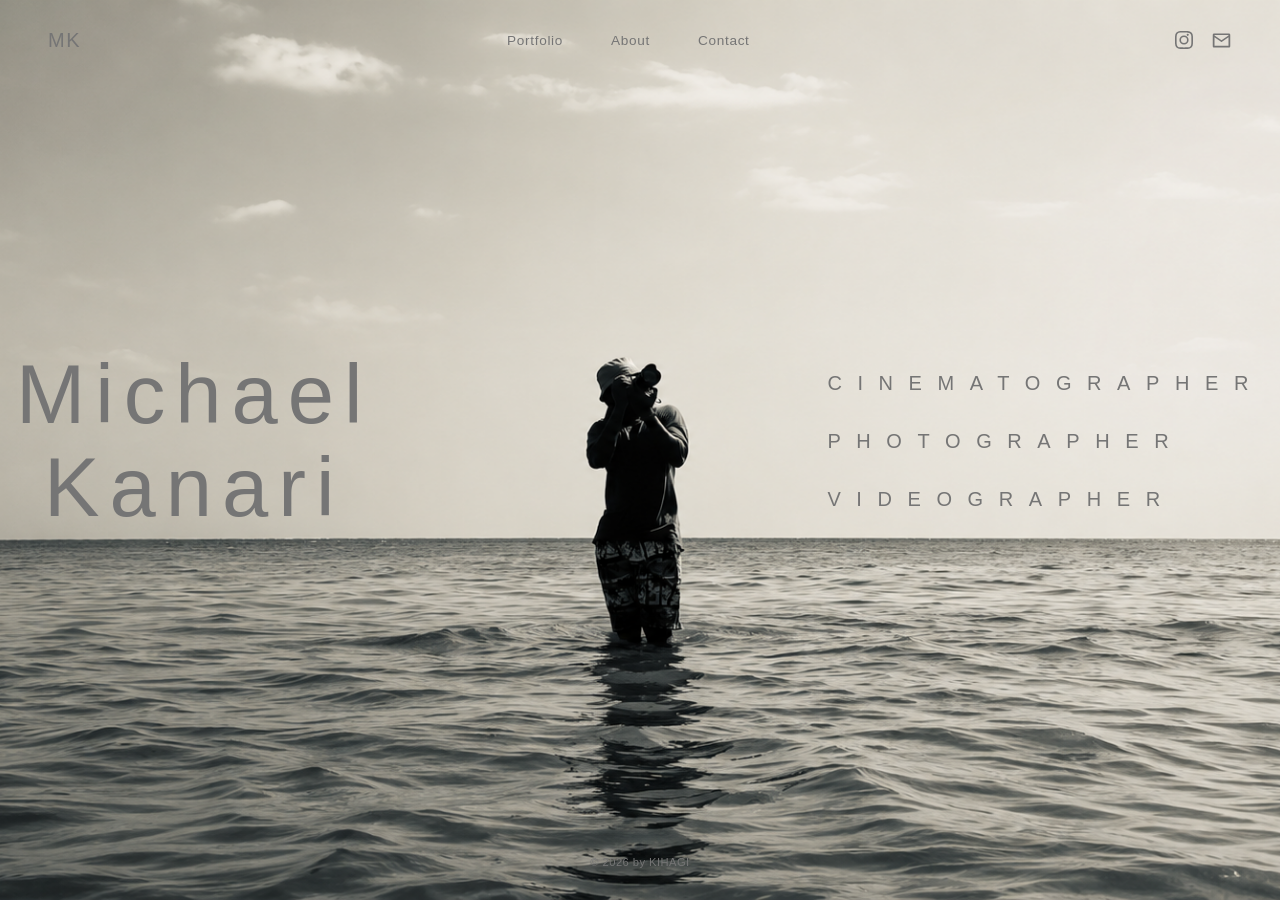
==== index.html @ 4d5cb912 "working first draft" ====
<!DOCTYPE html>
<html lang="en" class="no-scroll-html">
<head>
  <meta charset="UTF-8" />
  <meta name="viewport" content="width=device-width, initial-scale=1.0" />
  <meta name="description" content="Michael Kanari — Photographer, filmmaker, and visual storyteller based in Nairobi." />
  <title>Michael Kanari | Photography &amp; Film</title>
  <link rel="stylesheet" href="style.css" />
</head>
<body class="no-scroll">

  <!-- ── Navigation ─────────────────────────── -->
  <nav class="nav">
    <div class="nav-inner">
      <a href="index.html" class="nav-logo">MK</a>
      <ul class="nav-links">
        <li><a href="portfolio.html">Portfolio</a></li>
        <li><a href="about.html">About</a></li>
        <li><a href="contact.html">Contact</a></li>
      </ul>
      <div class="nav-socials">
        <a href="#" target="_blank" rel="noopener" aria-label="Instagram">
          <svg width="18" height="18" viewBox="0 0 24 24" fill="currentColor"><path d="M12 2.16c3.2 0 3.58.01 4.85.07 3.25.15 4.77 1.69 4.92 4.92.06 1.27.07 1.65.07 4.85s-.01 3.58-.07 4.85c-.15 3.23-1.66 4.77-4.92 4.92-1.27.06-1.64.07-4.85.07s-3.58-.01-4.85-.07c-3.26-.15-4.77-1.7-4.92-4.92-.06-1.27-.07-1.65-.07-4.85s.01-3.58.07-4.85C2.38 3.85 3.9 2.31 7.15 2.16 8.42 2.1 8.8 2.16 12 2.16zm0-2.16C8.74 0 8.33.01 7.05.07c-4.35.2-6.78 2.62-6.98 6.98C0 8.33 0 8.74 0 12s.01 3.67.07 4.95c.2 4.36 2.62 6.78 6.98 6.98C8.33 24 8.74 24 12 24s3.67-.01 4.95-.07c4.35-.2 6.78-2.62 6.98-6.98.06-1.28.07-1.69.07-4.95s-.01-3.67-.07-4.95c-.2-4.35-2.62-6.78-6.98-6.98C15.67.01 15.26 0 12 0zm0 5.84A6.16 6.16 0 1 0 18.16 12 6.16 6.16 0 0 0 12 5.84zm0 10.16A4 4 0 1 1 16 12a4 4 0 0 1-4 4zm6.4-10.84a1.44 1.44 0 1 1-1.44-1.44 1.44 1.44 0 0 1 1.44 1.44z"/></svg>
        </a>
        <a href="mailto:michael@gmail.com" aria-label="Email Michael">
          <svg width="21" height="21" viewBox="0 0 24 24" fill="currentColor"><path d="M2 5.5C2 4.67 2.67 4 3.5 4h17c.83 0 1.5.67 1.5 1.5v13c0 .83-.67 1.5-1.5 1.5h-17C2.67 20 2 19.33 2 18.5v-13zm2 .4v.3l8 5.6 8-5.6v-.3a.1.1 0 0 0-.1-.1H4.1a.1.1 0 0 0-.1.1zm16 2.45-7.43 5.2a1 1 0 0 1-1.14 0L4 8.35V18h16V8.35z"/></svg>
        </a>
      </div>
      <button class="nav-toggle" aria-label="Toggle menu">
        <span></span><span></span><span></span>
      </button>
    </div>
  </nav>

  <!-- ── Hero ───────────────────────────────── -->
  <section class="hero">
    <div class="hero-media">
      <img src="home.png" alt="Michael Kanari at work" />
      <div class="hero-dim"></div>
    </div>

    <div class="hero-content">
      <h1 class="hero-name">Michael<br>Kanari</h1>
      <ul class="hero-tags">
        <li>Cinematographer</li>
        <li>Photographer</li>
        <li>Videographer</li>
      </ul>
    </div>

    <p class="hero-footer-mini">© 2026 by KIHAGI</p>
  </section>

  <script src="main.js"></script>
</body>
</html>
---- style.css ----
/* ============================================
   MICHAEL KANARI — Main Stylesheet
   ============================================ */

:root {
  --black:      #0a0a0a;
  --white:      #ffffff;
  --text-grey:  #757575;
  --grey-300:   rgba(255,255,255,0.85);
  --grey-500:   rgba(255,255,255,0.55);
  --grey-700:   rgba(255,255,255,0.3);
  --font-serif: 'Helvetica Neue', Helvetica, Arial, sans-serif;
  --font-sans:  'Helvetica Neue', Helvetica, Arial, sans-serif;
  --nav-height: 80px;
  --transition: 0.3s ease;
}

* , *::before, *::after { box-sizing: border-box; margin: 0; padding: 0; }
html { scroll-behavior: smooth; }
body {
  font-family: var(--font-sans);
  background: var(--black);
  color: var(--text-grey);
  line-height: 1.6;
  -webkit-font-smoothing: antialiased;
}
img { display: block; max-width: 100%; height: auto; }
a { text-decoration: none; color: inherit; }
ul { list-style: none; }
button { cursor: pointer; background: none; border: none; }


/* ── Navigation ─────────────────────────── */
.nav {
  position: fixed;
  top: 0; left: 0; right: 0;
  z-index: 1000;
  height: var(--nav-height);
  display: flex;
  align-items: center;
}
.nav-inner {
  width: 100%;
  max-width: 1400px;
  margin: 0 auto;
  padding: 0 3rem;
  display: flex;
  align-items: center;
  justify-content: space-between;
}
.nav-logo {
  font-family: var(--font-serif);
  font-size: 1.25rem;
  font-weight: 300;
  letter-spacing: 0.08em;
  color: var(--text-grey);
}
.nav-links {
  display: flex;
  align-items: center;
  gap: 3rem;
}
.nav-links a {
  font-size: 0.85rem;
  font-weight: 400;
  letter-spacing: 0.05em;
  color: var(--text-grey);
  transition: color var(--transition);
  position: relative;
  padding-bottom: 4px;
}
.nav-links a:hover { color: var(--white); }
.nav-links a.active {
  color: var(--white);
  border-bottom: 1px solid var(--white);
}
.nav-socials {
  display: flex;
  align-items: center;
  gap: 1.1rem;
}
.nav-socials a {
  color: var(--text-grey);
  transition: color var(--transition);
  display: flex;
}
.nav-socials a:hover { color: var(--white); }

.nav-toggle {
  display: none;
  flex-direction: column;
  gap: 5px;
  padding: 4px;
}
.nav-toggle span {
  display: block;
  width: 22px; height: 1.5px;
  background: var(--text-grey);
  transition: var(--transition);
}

/* ── Hero (Home) ───────────────────────────── */
.hero {
  position: relative;
  height: 100vh;
  min-height: 600px;
  overflow: hidden;
}
.hero-media {
  position: absolute;
  inset: 0;
  z-index: 0;
}
.hero-media img {
  width: 100%;
  height: 100%;
  object-fit: cover;
}
.hero-content {
  position: relative;
  z-index: 1;
  height: 100%;
  max-width: 1280px;
  margin: 0 auto;
  padding: 0 1rem;
  display: flex;
  align-items: center;
  justify-content: space-between;
  transform: translateY(-1%);
}
.hero-name {
  font-family: var(--font-serif);
  font-weight: 370;
  font-size: clamp(2.6rem, 6.8vw, 5.2rem);
  line-height: 1.12;
  letter-spacing: 0.12em;
  color: var(--text-grey);
  text-align: center;
}

.hero-tags {
  display: flex;
  flex-direction: column;
  gap: 1.6rem;
  text-align: left;
}
.hero-tags li {
  font-size: 1.25rem;
  font-weight: 300;
  letter-spacing: 0.78em;
  text-transform: uppercase;
  color: var(--text-grey);
}
.hero-footer-mini {
  position: absolute;
  bottom: 1.75rem;
  left: 0; right: 0;
  z-index: 1;
  text-align: center;
  font-size: 0.7rem;
  letter-spacing: 0.04em;
  color: var(--text-grey);
}

/* ── Hero entrance animation ───────────────── */
@keyframes blurIn {
  from {
    opacity: 0;
    filter: blur(14px);
  }
  to {
    opacity: 1;
    filter: blur(0px);
  }
}

.hero-name {
  opacity: 0;
  animation: blurIn 2.0s cubic-bezier(0.4,0,0.2,1) 1.50s forwards;
}

.hero-tags {
  opacity: 0;
  animation: blurIn 2.0s cubic-bezier(0.4,0,0.2,1) 1.50s forwards;
}

.hero-footer-mini {
  opacity: 0;
  animation: blurIn 2.0s cubic-bezier(0.4,0,0.2,1) 2.00s forwards;
}

.page-section {
  position: relative;
  z-index: 1;
  flex: 1;
  padding-top: var(--nav-height);
  box-sizing: border-box;
}
/* ── Portfolio ──────────────────────────── */
.portfolio-grid {
  display: grid;
  grid-template-columns: repeat(3, 1fr);
  gap: 1.5rem;
  margin: 5rem 2rem 2rem 2rem;
}
.portfolio-card {
  position: relative;
  display: block;
  height: 72vh;
  min-height: 420px;
  overflow: hidden;
  border-radius: 5%;
}
.portfolio-card img {
  width: 100%;
  height: 100%;
  object-fit: cover;
  filter: brightness(0.82);
  transition: transform 0.7s cubic-bezier(0.4,0,0.2,1), filter 0.4s ease;
}
.portfolio-card:hover img {
  transform: scale(1.05);
  filter: brightness(0.65);
}
.portfolio-card::after {
  content: '';
  position: absolute;
  inset: 0;
  background: linear-gradient(to top, rgba(0,0,0,0.35), transparent 55%);
  pointer-events: none;
}
.portfolio-card-label {
  position: absolute;
  left: 50%; top: 50%;
  transform: translate(-50%, -50%);
  z-index: 2;
  font-family: var(--font-sans);
  font-size: 1.4rem;
  font-weight: 500;
  letter-spacing: 0.02em;
  color: var(--white);
}

/* ── Gallery / Category Pages ──────────────── */
.gallery-page {
  padding-bottom: 3rem;
}

.gallery-heading {
  font-family: var(--font-sans);
  font-weight: 400;
  font-size: clamp(1.8rem, 3vw, 2.4rem);
  color: var(--white);
  margin: 1.5rem 4rem 2rem;
}

.masonry-grid {
  column-count: 2;
  column-gap: 5.5rem;
  margin: 0 4rem;
}

.masonry-grid img {
  width: 100%;
  display: block;
  margin-bottom: 5.5rem;
  border-radius: 25px;
  break-inside: avoid;
}

/* ── Skeleton pages (About / Contact) ──────── */
.skeleton-section {
  display: flex;
  flex-direction: column;
  align-items: center;
  justify-content: center;
  text-align: center;
  margin-bottom: 44%;
}
.skeleton-heading {
  font-family: var(--font-serif);
  font-weight: 300;
  font-size: clamp(2rem, 4vw, 3rem);
  margin-bottom: 1rem;
  color: var(--text-grey);
}
.skeleton-note {
  color: var(--text-grey);
  font-size: 0.95rem;
}

/* ── Footer (non-home pages) ───────────────── */
.site-footer {
  padding: 2rem 0;
  text-align: center;
  border-top: 1px solid rgba(255,255,255,0.08);
}
.site-footer p {
  font-size: 0.7rem;
  letter-spacing: 0.04em;
  color: var(--text-grey);
}

/* ── About Page ────────────────────────────── */
.about-page {
  padding-top: calc(var(--nav-height) + 3rem);
  padding-bottom: 3rem;
  margin-bottom: 17%;
}

.about-headline {
  font-family: var(--font-serif);
  font-weight: 300;
  font-size: clamp(1.9rem, 3.4vw, 2.8rem);
  line-height: 1.2;
  color: var(--white);
  margin-top: 1.5rem;
}

.about-row {
  display: flex;
  align-items: flex-start;
  gap: 3rem;
  margin: 0 2.5rem 0 2.5rem;
}

.about-portrait {
  flex: 0 0 560px;
  height: 640px;
  overflow: hidden;
  border-radius: 4px;
}

.about-portrait img {
  width: 100%;
  height: 100%;
  object-fit: cover;
  object-position: center 25%;
  display: block;
  filter: brightness(0.95);
}

.about-content {
  flex: 1;
  min-width: 0;
  display: flex;
  flex-direction: column;
  gap: 1.5rem;
  padding-top: 0.5rem;
}

.about-bio {
  font-size: 0.95rem;
  line-height: 1.7;
  color: var(--grey-300);
}

.about-block {
  display: flex;
  flex-direction: column;
  gap: 0.5rem;
}

.about-subheading {
  font-family: var(--font-sans);
  font-size: 0.95rem;
  font-weight: 500;
  letter-spacing: 0.04em;
  color: var(--white);
}

.about-block-text {
  font-size: 0.9rem;
  line-height: 1.6;
  color: var(--grey-300);
}

.about-clients {
  font-size: 0.9rem;
  letter-spacing: 0.02em;
  color: var(--grey-300);
}

.about-clients-note {
  font-size: 0.7rem;
  color: var(--text-grey);
}

/* ── Mobile ─────────────────────────────────── */
@media (max-width: 900px) {
  .nav-links, .nav-socials { display: none; }
  .nav-toggle { display: flex; }
  .nav-links.open {
    display: flex;
    flex-direction: column;
    position: fixed;
    top: var(--nav-height);
    left: 0; right: 0;
    background: rgba(0,0,0,0.95);
    padding: 1.5rem 2rem;
    gap: 1.25rem;
    z-index: 999;
  }

  .gallery-heading {
    margin: 1.5rem 1.5rem 1.5rem;
  }
  .masonry-grid {
    column-count: 1;
    margin: 0 1.5rem;
  }

  .page-section.about-page {
    flex: none;
    min-height: auto;
    overflow-y: auto;
  }
  .about-grid {
    grid-template-columns: 1fr;
    margin: 1.5rem 1.5rem 2rem;
    gap: 2rem;
  }
  .about-portrait {
    height: 50vh;
  }

  .about-row {
    flex-direction: column;
    margin: 0 1.5rem;
    gap: 1.5rem;
  }
  .about-header {
    margin: 0 1.5rem 1.5rem;
  }
  .about-portrait {
    flex: none;
    width: 100%;
    height: 280px;
  }
  .hero-content { flex-direction: column; align-items: flex-start; justify-content: center; gap: 2.5rem; }
  .hero-tags { align-items: flex-start; text-align: left; }
  .portfolio-grid { grid-template-columns: 1fr; }
  .portfolio-card { height: 50vh; }
}
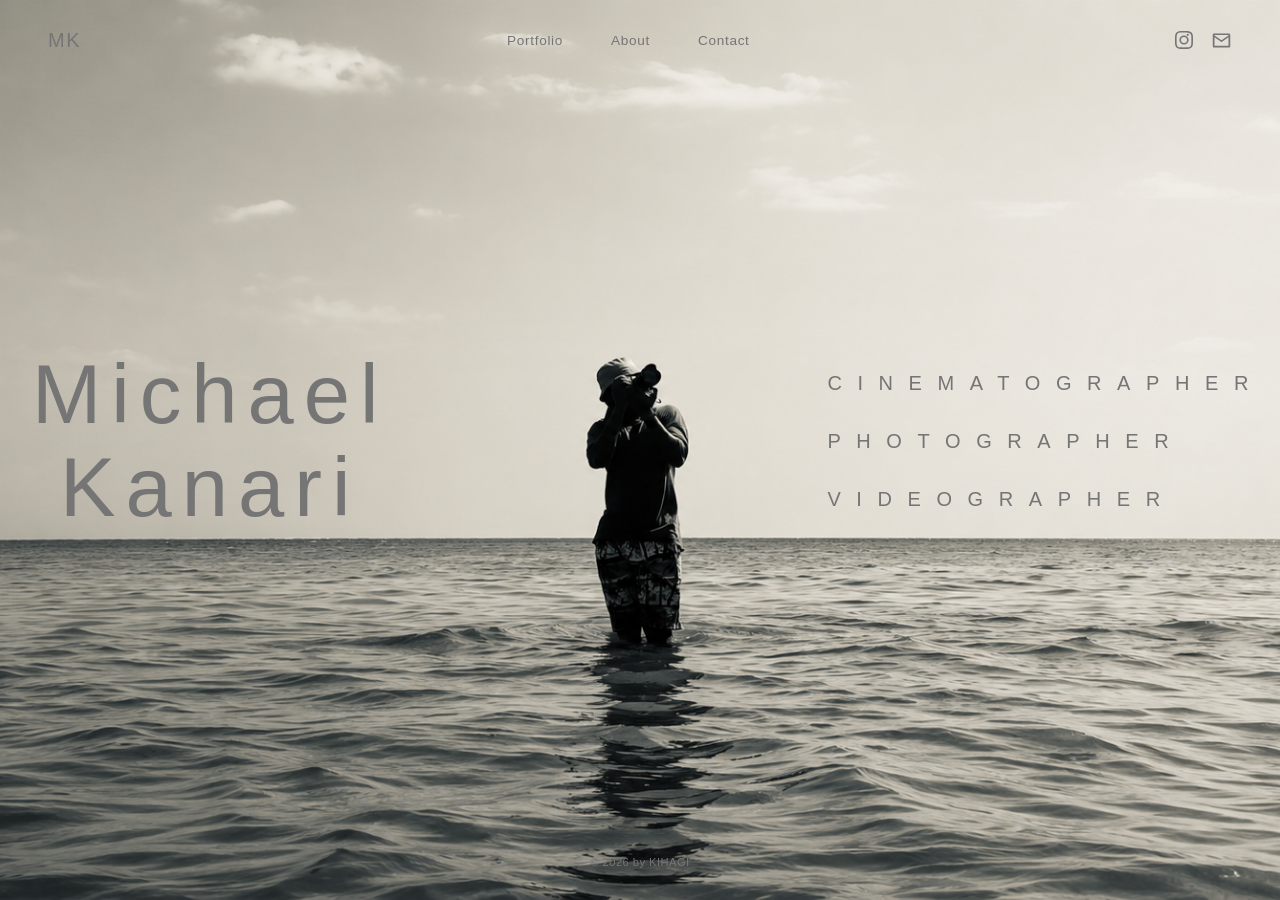
==== commit 00e5d24d: "day three edits 1" ====
--- a/index.html
+++ b/index.html
@@ -19,10 +19,10 @@
         <li><a href="contact.html">Contact</a></li>
       </ul>
       <div class="nav-socials">
-        <a href="#" target="_blank" rel="noopener" aria-label="Instagram">
+        <a href="https://instagram.com/michaelkanari" target="_blank" rel="noopener" aria-label="Instagram">
           <svg width="18" height="18" viewBox="0 0 24 24" fill="currentColor"><path d="M12 2.16c3.2 0 3.58.01 4.85.07 3.25.15 4.77 1.69 4.92 4.92.06 1.27.07 1.65.07 4.85s-.01 3.58-.07 4.85c-.15 3.23-1.66 4.77-4.92 4.92-1.27.06-1.64.07-4.85.07s-3.58-.01-4.85-.07c-3.26-.15-4.77-1.7-4.92-4.92-.06-1.27-.07-1.65-.07-4.85s.01-3.58.07-4.85C2.38 3.85 3.9 2.31 7.15 2.16 8.42 2.1 8.8 2.16 12 2.16zm0-2.16C8.74 0 8.33.01 7.05.07c-4.35.2-6.78 2.62-6.98 6.98C0 8.33 0 8.74 0 12s.01 3.67.07 4.95c.2 4.36 2.62 6.78 6.98 6.98C8.33 24 8.74 24 12 24s3.67-.01 4.95-.07c4.35-.2 6.78-2.62 6.98-6.98.06-1.28.07-1.69.07-4.95s-.01-3.67-.07-4.95c-.2-4.35-2.62-6.78-6.98-6.98C15.67.01 15.26 0 12 0zm0 5.84A6.16 6.16 0 1 0 18.16 12 6.16 6.16 0 0 0 12 5.84zm0 10.16A4 4 0 1 1 16 12a4 4 0 0 1-4 4zm6.4-10.84a1.44 1.44 0 1 1-1.44-1.44 1.44 1.44 0 0 1 1.44 1.44z"/></svg>
         </a>
-        <a href="mailto:michael@gmail.com" aria-label="Email Michael">
+        <a href="https://mail.google.com/mail/?view=cm&fs=1&to=michael.kanari@gmail.com" aria-label="Email Michael">
           <svg width="21" height="21" viewBox="0 0 24 24" fill="currentColor"><path d="M2 5.5C2 4.67 2.67 4 3.5 4h17c.83 0 1.5.67 1.5 1.5v13c0 .83-.67 1.5-1.5 1.5h-17C2.67 20 2 19.33 2 18.5v-13zm2 .4v.3l8 5.6 8-5.6v-.3a.1.1 0 0 0-.1-.1H4.1a.1.1 0 0 0-.1.1zm16 2.45-7.43 5.2a1 1 0 0 1-1.14 0L4 8.35V18h16V8.35z"/></svg>
         </a>
       </div>
--- a/style.css
+++ b/style.css
@@ -7,7 +7,7 @@
   --white:      #ffffff;
   --text-grey:  #757575;
   --grey-300:   rgba(255,255,255,0.85);
-  --grey-500:   rgba(255,255,255,0.55);
+  --grey-500:   rgba(255,255,255,0.65);
   --grey-700:   rgba(255,255,255,0.3);
   --font-serif: 'Helvetica Neue', Helvetica, Arial, sans-serif;
   --font-sans:  'Helvetica Neue', Helvetica, Arial, sans-serif;
@@ -28,6 +28,22 @@
 a { text-decoration: none; color: inherit; }
 ul { list-style: none; }
 button { cursor: pointer; background: none; border: none; }
+html, body {
+  overflow-x: hidden;
+  max-width: 100%;
+}
+
+.hero-content,
+.hero-content > * {
+  min-width: 0;
+}
+
+.hero-tags,
+.hero-tags li {
+  max-width: 100%;
+  overflow-wrap: break-word;
+  word-break: break-word;
+}
 
 
 /* ── Navigation ─────────────────────────── */
@@ -136,8 +152,8 @@
   letter-spacing: 0.12em;
   color: var(--text-grey);
   text-align: center;
-}
-
+  margin-left: 1rem;
+}
 .hero-tags {
   display: flex;
   flex-direction: column;
@@ -150,6 +166,7 @@
   letter-spacing: 0.78em;
   text-transform: uppercase;
   color: var(--text-grey);
+  white-space: nowrap;
 }
 .hero-footer-mini {
   position: absolute;
@@ -238,7 +255,9 @@
   font-size: 1.4rem;
   font-weight: 500;
   letter-spacing: 0.02em;
-  color: var(--white);
+  color: var(--grey-500);
+  text-transform: uppercase;
+  letter-spacing: 0.78em;
 }
 
 /* ── Gallery / Category Pages ──────────────── */
@@ -248,10 +267,13 @@
 
 .gallery-heading {
   font-family: var(--font-sans);
-  font-weight: 400;
-  font-size: clamp(1.8rem, 3vw, 2.4rem);
+  font-weight: 300;
+  font-size: clamp(.8rem, 1vw, 2.4rem);
   color: var(--white);
   margin: 1.5rem 4rem 2rem;
+  text-align: center;
+  text-transform: uppercase;
+  letter-spacing: 0.78em;
 }
 
 .masonry-grid {
@@ -268,6 +290,114 @@
   break-inside: avoid;
 }
 
+.gallery-item {
+  display: block;
+  width: 100%;
+  padding: 0;
+  margin: 0 0 5.5rem;
+  border: none;
+  background: none;
+  border-radius: 25px;
+  overflow: hidden;
+  cursor: pointer;
+  break-inside: avoid;
+}
+
+.gallery-item img {
+  width: 100%;
+  display: block;
+  filter: brightness(0.9);
+  transition: transform 0.7s cubic-bezier(0.4,0,0.2,1), filter 0.4s ease;
+}
+
+.gallery-item:hover img {
+  transform: scale(1.05);
+  filter: brightness(0.7);
+}
+
+/* ── Next Project Button ───────────────────── */
+.next-project {
+  display: flex;
+  align-items: center;
+  justify-content: flex-end;
+  gap: 0.6rem;
+  margin: 3rem 4rem 2rem;
+  padding-bottom: 1rem;
+}
+
+.next-project-link {
+  display: flex;
+  align-items: center;
+  gap: 0.6rem;
+  font-size: 0.95rem;
+  font-weight: 400;
+  letter-spacing: 0.04em;
+  color: var(--grey-300);
+  transition: color var(--transition), gap var(--transition);
+}
+
+.next-project-link:hover {
+  color: var(--white);
+  gap: 0.9rem;
+}
+
+.next-project-link svg {
+  width: 18px;
+  height: 18px;
+  flex-shrink: 0;
+}
+
+/* ── Lightbox ──────────────────────────────── */
+.lightbox {
+  position: fixed;
+  inset: 0;
+  background: rgba(0,0,0,0.92);
+  display: none;
+  align-items: center;
+  justify-content: center;
+  z-index: 2000;
+  padding: 2rem;
+}
+
+.lightbox.active {
+  display: flex;
+}
+
+.lightbox-img {
+  max-width: 90vw;
+  max-height: 90vh;
+  object-fit: contain;
+  border-radius: 4px;
+}
+
+.lightbox-close,
+.lightbox-prev,
+.lightbox-next {
+  position: absolute;
+  background: none;
+  border: none;
+  color: var(--white);
+  cursor: pointer;
+  line-height: 1;
+}
+
+.lightbox-close {
+  top: 1.5rem;
+  right: 1.5rem;
+  font-size: 2.2rem;
+}
+
+.lightbox-prev,
+.lightbox-next {
+  top: 50%;
+  transform: translateY(-50%);
+  font-size: 2.5rem;
+  padding: 1rem;
+}
+
+.lightbox-prev { left: 0.5rem; }
+.lightbox-next { right: 0.5rem; }
+
 /* ── Skeleton pages (About / Contact) ──────── */
 .skeleton-section {
   display: flex;
@@ -293,7 +423,7 @@
 .site-footer {
   padding: 2rem 0;
   text-align: center;
-  border-top: 1px solid rgba(255,255,255,0.08);
+  background-color: transparent;
 }
 .site-footer p {
   font-size: 0.7rem;
@@ -385,6 +515,93 @@
   font-size: 0.7rem;
   color: var(--text-grey);
 }
+
+/* ── Contact Page ──────────────────────────── */
+
+.contact-eyebrow {
+  font-size: 0.8rem;
+  font-weight: 500;
+  letter-spacing: 0.28em;
+  text-transform: uppercase;
+  color: var(--text-grey);
+  margin-bottom: 0.75rem;
+}
+
+.contact-headline {
+  font-family: var(--font-serif);
+  font-weight: 300;
+  font-size: clamp(2rem, 4.2vw, 3.4rem);
+  line-height: 1.25;
+  color: var(--white);
+}
+
+.contact-icons {
+  display: flex;
+  gap: 2.5rem;
+  margin-top: 1.5rem;
+}
+
+.contact-icon-link {
+  display: flex;
+  align-items: center;
+  justify-content: center;
+  width: 64px;
+  height: 64px;
+  border: 1px solid rgba(255,255,255,0.15);
+  border-radius: 50%;
+  color: var(--text-grey);
+  transition: color var(--transition), border-color var(--transition), transform var(--transition);
+}
+
+.contact-icon-link svg {
+  width: 26px;
+  height: 26px;
+}
+
+.contact-icon-link:hover {
+  color: var(--white);
+  border-color: rgba(255,255,255,0.4);
+  transform: translateY(-3px);
+}
+
+.contact-page {
+  position: relative;
+  display: flex;
+  flex-direction: column;
+  align-items: center;
+  justify-content: center;
+  text-align: center;
+  padding: 0 2rem;
+  min-height: calc(100vh - var(--nav-height));
+}
+
+.contact-page > * {
+  position: relative;
+  z-index: 1;
+}
+
+contact-description {
+  font-size: 0.95rem;
+  color: var(--text-grey);
+  margin-top: 1rem;
+  letter-spacing: 0.22em;
+}
+
+.contact-page::before {
+  content: '';
+  position: absolute;
+  inset: -100px;
+  background-image: url('home.png');
+  background-size: cover;
+  background-position: center;
+  filter: blur(28px) brightness(0.5);
+  z-index: 0;
+}
+.site-footer {
+  position: relative;
+  z-index: 1;
+}
+
 
 /* ── Mobile ─────────────────────────────────── */
 @media (max-width: 900px) {
@@ -402,9 +619,42 @@
     z-index: 999;
   }
 
+ .hero-name {
+    display: none;
+  }
+
+  .hero-content {
+    width: 100%;
+    max-width: 100%;
+    padding: 0;
+    flex-direction: column;
+    align-items: stretch;
+    justify-content: center;
+  }
+
+  .hero-tags {
+    width: 100%;
+    gap: 2.25rem;
+  }
+
+  .hero-tags li {
+    width: 100%;
+    text-align: center;
+    font-size: 100%;
+    font-weight: 300;
+    letter-spacing: 0.78em;
+    color: var(--text-grey);
+    white-space: nowrap;
+  }
+
   .gallery-heading {
     margin: 1.5rem 1.5rem 1.5rem;
   }
+
+  .next-project {
+    margin: 2rem 1.5rem 1.5rem;
+  }
+
   .masonry-grid {
     column-count: 1;
     margin: 0 1.5rem;
@@ -437,8 +687,14 @@
     width: 100%;
     height: 280px;
   }
-  .hero-content { flex-direction: column; align-items: flex-start; justify-content: center; gap: 2.5rem; }
-  .hero-tags { align-items: flex-start; text-align: left; }
+
+  .contact-icons {
+    gap: 1.5rem;
+  }
+  .contact-icon-link {
+    width: 56px;
+    height: 56px;
+  }
   .portfolio-grid { grid-template-columns: 1fr; }
   .portfolio-card { height: 50vh; }
 }
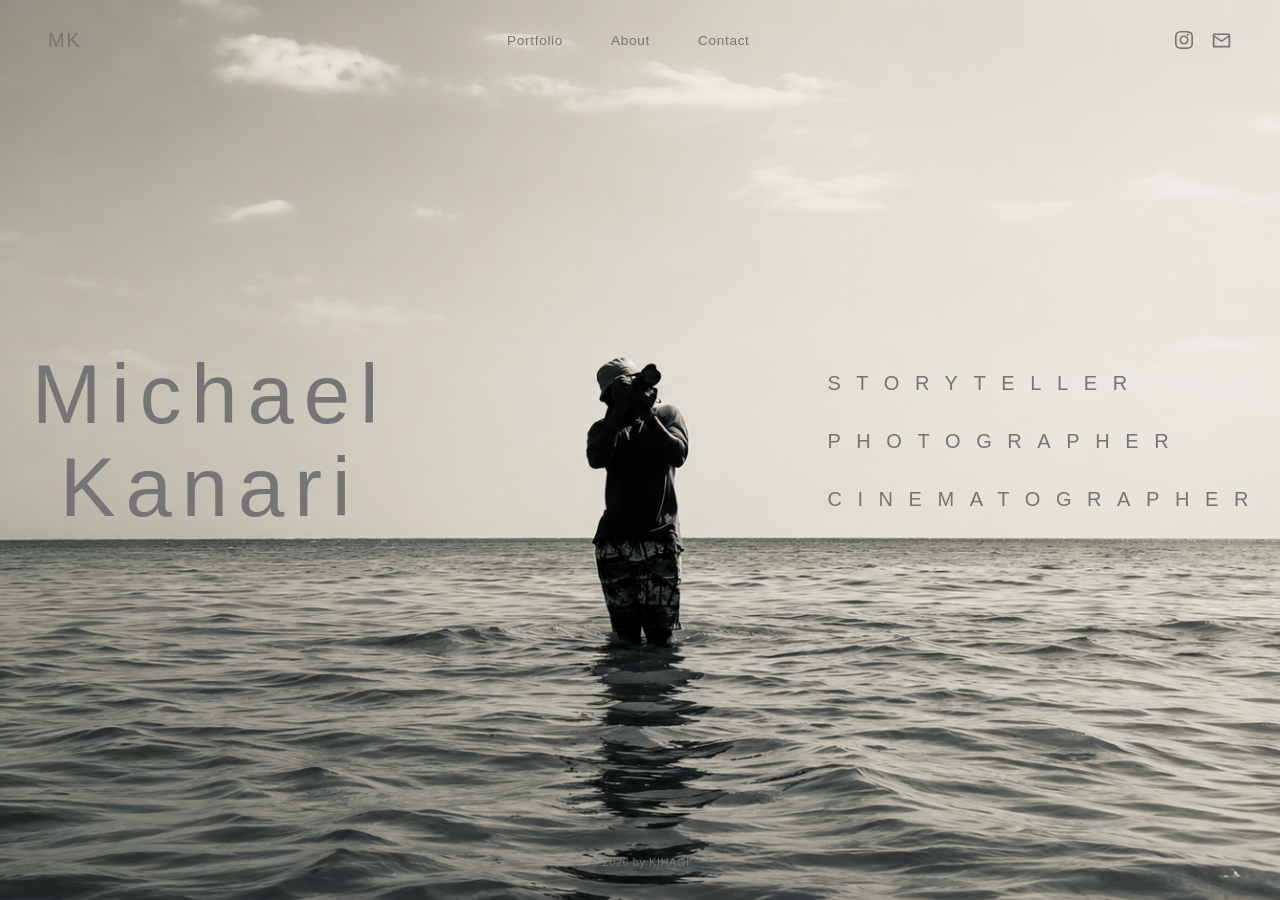
==== commit f5162043: "day five edits 5" ====
--- a/index.html
+++ b/index.html
@@ -22,7 +22,7 @@
         <a href="https://instagram.com/michaelkanari" target="_blank" rel="noopener" aria-label="Instagram">
           <svg width="18" height="18" viewBox="0 0 24 24" fill="currentColor"><path d="M12 2.16c3.2 0 3.58.01 4.85.07 3.25.15 4.77 1.69 4.92 4.92.06 1.27.07 1.65.07 4.85s-.01 3.58-.07 4.85c-.15 3.23-1.66 4.77-4.92 4.92-1.27.06-1.64.07-4.85.07s-3.58-.01-4.85-.07c-3.26-.15-4.77-1.7-4.92-4.92-.06-1.27-.07-1.65-.07-4.85s.01-3.58.07-4.85C2.38 3.85 3.9 2.31 7.15 2.16 8.42 2.1 8.8 2.16 12 2.16zm0-2.16C8.74 0 8.33.01 7.05.07c-4.35.2-6.78 2.62-6.98 6.98C0 8.33 0 8.74 0 12s.01 3.67.07 4.95c.2 4.36 2.62 6.78 6.98 6.98C8.33 24 8.74 24 12 24s3.67-.01 4.95-.07c4.35-.2 6.78-2.62 6.98-6.98.06-1.28.07-1.69.07-4.95s-.01-3.67-.07-4.95c-.2-4.35-2.62-6.78-6.98-6.98C15.67.01 15.26 0 12 0zm0 5.84A6.16 6.16 0 1 0 18.16 12 6.16 6.16 0 0 0 12 5.84zm0 10.16A4 4 0 1 1 16 12a4 4 0 0 1-4 4zm6.4-10.84a1.44 1.44 0 1 1-1.44-1.44 1.44 1.44 0 0 1 1.44 1.44z"/></svg>
         </a>
-        <a href="https://mail.google.com/mail/?view=cm&fs=1&to=michael.kanari@gmail.com" aria-label="Email Michael">
+        <a href="https://mail.google.com/mail/?view=cm&fs=1&to=info@michaelkanari.com" aria-label="Email Michael">
           <svg width="21" height="21" viewBox="0 0 24 24" fill="currentColor"><path d="M2 5.5C2 4.67 2.67 4 3.5 4h17c.83 0 1.5.67 1.5 1.5v13c0 .83-.67 1.5-1.5 1.5h-17C2.67 20 2 19.33 2 18.5v-13zm2 .4v.3l8 5.6 8-5.6v-.3a.1.1 0 0 0-.1-.1H4.1a.1.1 0 0 0-.1.1zm16 2.45-7.43 5.2a1 1 0 0 1-1.14 0L4 8.35V18h16V8.35z"/></svg>
         </a>
       </div>
@@ -42,9 +42,9 @@
     <div class="hero-content">
       <h1 class="hero-name">Michael<br>Kanari</h1>
       <ul class="hero-tags">
+        <li>Storyteller</li>
+        <li>Photographer</li>
         <li>Cinematographer</li>
-        <li>Photographer</li>
-        <li>Videographer</li>
       </ul>
     </div>
 
--- a/style.css
+++ b/style.css
@@ -162,12 +162,13 @@
 }
 .hero-tags li {
   font-size: 1.25rem;
-  font-weight: 300;
+  font-weight: 200;
   letter-spacing: 0.78em;
   text-transform: uppercase;
   color: var(--text-grey);
   white-space: nowrap;
 }
+
 .hero-footer-mini {
   position: absolute;
   bottom: 1.75rem;
@@ -201,6 +202,11 @@
   animation: blurIn 2.0s cubic-bezier(0.4,0,0.2,1) 1.50s forwards;
 }
 
+.hero-tags-link {
+  opacity: 0;
+  animation: blurIn 2.0s cubic-bezier(0.4,0,0.2,1) 1.75s forwards;
+}
+
 .hero-footer-mini {
   opacity: 0;
   animation: blurIn 2.0s cubic-bezier(0.4,0,0.2,1) 2.00s forwards;
@@ -214,28 +220,73 @@
   box-sizing: border-box;
 }
 /* ── Portfolio ──────────────────────────── */
+.portfolio-section {
+  position: relative;
+  min-height: 100vh;
+  display: flex;
+  align-items: center;
+  justify-content: center;
+  overflow: hidden;
+  background-image: url('MK6.png');
+  background-size: cover;
+  background-position: center 22%;
+}
+
+.portfolio-section::before {
+  content: '';
+  position: absolute;
+  inset: 0;
+  z-index: 0;
+  background: linear-gradient(
+    to bottom,
+    rgba(0,0,0,0.25) 0%,
+    rgba(0,0,0,0.08) 30%,
+    rgba(0,0,0,0.08) 70%,
+    rgba(0,0,0,0.4) 100%
+  );
+  pointer-events: none;
+}
+
 .portfolio-grid {
-  display: grid;
-  grid-template-columns: repeat(3, 1fr);
-  gap: 1.5rem;
-  margin: 5rem 2rem 2rem 2rem;
-}
+  position: relative;
+  z-index: 1;
+  width: 100%;
+  max-width: 1600px;
+  margin: 0 auto;
+  display: flex;
+  align-items: center;
+  justify-content: space-between;
+  padding: 0 3rem;
+  box-sizing: border-box;
+}
+
 .portfolio-card {
   position: relative;
   display: block;
-  height: 72vh;
-  min-height: 420px;
+  width: clamp(200px, 26vw, 560px);
+  height: 62vh;
+  min-height: 400px;
   overflow: hidden;
   border-radius: 5%;
+  background: transparent;
+  border: 1px solid rgba(255,255,255,0.22);
+  box-shadow: 0 25px 70px rgba(0,0,0,0.35);
+  transition: transform 0.5s cubic-bezier(0.4,0,0.2,1), border-color 0.5s ease, box-shadow 0.5s ease;
+}
+.portfolio-card:hover {
+  transform: translateY(-8px);
+  border-color: rgba(255,255,255,0.05);
+  box-shadow: 0 25px 70px rgba(0,0,0,0.55);
 }
 .portfolio-card img {
   width: 100%;
   height: 100%;
   object-fit: cover;
-  filter: brightness(0.82);
-  transition: transform 0.7s cubic-bezier(0.4,0,0.2,1), filter 0.4s ease;
+  opacity: 0;
+  transition: opacity 0.3s ease, transform 0.7s cubic-bezier(0.4,0,0.2,1), filter 0.4s ease;
 }
 .portfolio-card:hover img {
+  opacity: 1;
   transform: scale(1.05);
   filter: brightness(0.65);
 }
@@ -245,6 +296,11 @@
   inset: 0;
   background: linear-gradient(to top, rgba(0,0,0,0.35), transparent 55%);
   pointer-events: none;
+  opacity: 0;
+  transition: opacity 0.9s ease;
+}
+.portfolio-card:hover::after {
+  opacity: 1;
 }
 .portfolio-card-label {
   position: absolute;
@@ -254,7 +310,6 @@
   font-family: var(--font-sans);
   font-size: 1.4rem;
   font-weight: 500;
-  letter-spacing: 0.02em;
   color: var(--grey-500);
   text-transform: uppercase;
   letter-spacing: 0.78em;
@@ -288,6 +343,33 @@
   margin-bottom: 5.5rem;
   border-radius: 25px;
   break-inside: avoid;
+}
+
+/* ── Video Grid (Films) ────────────────────── */
+.video-grid {
+  display: flex;
+  gap: 5.5rem;
+  margin: 0 4rem;
+  align-items: flex-start;
+}
+.video-col {
+  display: flex;
+  flex-direction: column;
+  flex: 1;
+  min-width: 0;
+}
+.video-col video {
+  width: 100%;
+  aspect-ratio: 16 / 9;
+  object-fit: cover;
+  display: block;
+  margin-bottom: 5.5rem;
+  border-radius: 25px;
+  background: var(--black);
+}
+
+.video-col video:last-child {
+  margin-bottom: 0;
 }
 
 .gallery-item {
@@ -398,32 +480,11 @@
 .lightbox-prev { left: 0.5rem; }
 .lightbox-next { right: 0.5rem; }
 
-/* ── Skeleton pages (About / Contact) ──────── */
-.skeleton-section {
-  display: flex;
-  flex-direction: column;
-  align-items: center;
-  justify-content: center;
-  text-align: center;
-  margin-bottom: 44%;
-}
-.skeleton-heading {
-  font-family: var(--font-serif);
-  font-weight: 300;
-  font-size: clamp(2rem, 4vw, 3rem);
-  margin-bottom: 1rem;
-  color: var(--text-grey);
-}
-.skeleton-note {
-  color: var(--text-grey);
-  font-size: 0.95rem;
-}
 
 /* ── Footer (non-home pages) ───────────────── */
 .site-footer {
   padding: 2rem 0;
   text-align: center;
-  background-color: transparent;
 }
 .site-footer p {
   font-size: 0.7rem;
@@ -433,82 +494,105 @@
 
 /* ── About Page ────────────────────────────── */
 .about-page {
-  padding-top: calc(var(--nav-height) + 3rem);
-  padding-bottom: 3rem;
-  margin-bottom: 17%;
+  position: relative;
+  min-height: 100vh;
+  background-image: url('MK1.png');
+  background-size: cover;
+  background-position: left center;
+  display: flex;
+  align-items: center;
+  padding-top: var(--nav-height);
+  box-sizing: border-box;
+}
+
+.about-overlay {
+  position: absolute;
+  inset: 0;
+  background: linear-gradient(
+    to right,
+    rgba(0,0,0,0.05) 0%,
+    rgba(0,0,0,0.1) 38%,
+    rgba(0,0,0,0.45) 55%,
+    rgba(0,0,0,0.35) 100%
+  );
+  pointer-events: none;
+}
+
+.about-bg-content {
+  position: relative;
+  z-index: 1;
+  width: 100%;
+  display: flex;
+  justify-content: flex-end;
+  padding: 4rem;
+  box-sizing: border-box;
+  margin-bottom: 20rem;
+}
+
+.about-text {
+  width: 44%;
+  display: flex;
+  flex-direction: column;
+  gap: 1.5rem;
+}
+
+.about-eyebrow {
+  font-size: 0.78rem;
+  font-weight: 500;
+  letter-spacing: 0.28em;
+  text-transform: uppercase;
+  color: var(--text-grey);
 }
 
 .about-headline {
   font-family: var(--font-serif);
   font-weight: 300;
-  font-size: clamp(1.9rem, 3.4vw, 2.8rem);
+  font-size: clamp(1.9rem, 3.2vw, 2.8rem);
   line-height: 1.2;
   color: var(--white);
-  margin-top: 1.5rem;
-}
-
-.about-row {
-  display: flex;
-  align-items: flex-start;
-  gap: 3rem;
-  margin: 0 2.5rem 0 2.5rem;
-}
-
-.about-portrait {
-  flex: 0 0 560px;
-  height: 640px;
-  overflow: hidden;
-  border-radius: 4px;
-}
-
-.about-portrait img {
-  width: 100%;
-  height: 100%;
-  object-fit: cover;
-  object-position: center 25%;
-  display: block;
-  filter: brightness(0.95);
-}
-
-.about-content {
-  flex: 1;
-  min-width: 0;
-  display: flex;
-  flex-direction: column;
-  gap: 1.5rem;
-  padding-top: 0.5rem;
 }
 
 .about-bio {
-  font-size: 0.95rem;
+  font-size: 0.9rem;
   line-height: 1.7;
   color: var(--grey-300);
+  max-width: 520px;
 }
 
 .about-block {
   display: flex;
   flex-direction: column;
-  gap: 0.5rem;
-}
-
-.about-subheading {
-  font-family: var(--font-sans);
-  font-size: 0.95rem;
-  font-weight: 500;
+  gap: 0.4rem;
+}
+
+.about-subheading{
+  font-size: 0.9rem;
+  font-weight: 200;
   letter-spacing: 0.04em;
   color: var(--white);
 }
 
+.about-subheading-2{
+  font-size: 0.9rem;
+  font-weight: 200;
+  letter-spacing: 0.04em;
+  color: var(--white);
+  text-align: left;
+}
+
 .about-block-text {
-  font-size: 0.9rem;
-  line-height: 1.6;
+  font-size: 0.87rem;
+  line-height: 1.65;
   color: var(--grey-300);
 }
 
 .about-clients {
-  font-size: 0.9rem;
+  font-size: 0.87rem;
   letter-spacing: 0.02em;
   color: var(--grey-300);
+  text-decoration: none;
+  letter-spacing: 0.38em;
+  text-align: left;
 }
 
 .about-clients-note {
@@ -591,10 +675,10 @@
   content: '';
   position: absolute;
   inset: -100px;
-  background-image: url('home.png');
+  background-image: url('MK5.png');
   background-size: cover;
   background-position: center;
-  filter: blur(28px) brightness(0.5);
+  filter: blur(08px) brightness(0.5);
   z-index: 0;
 }
 .site-footer {
@@ -665,27 +749,22 @@
     min-height: auto;
     overflow-y: auto;
   }
-  .about-grid {
-    grid-template-columns: 1fr;
-    margin: 1.5rem 1.5rem 2rem;
-    gap: 2rem;
-  }
-  .about-portrait {
-    height: 50vh;
-  }
-
-  .about-row {
-    flex-direction: column;
-    margin: 0 1.5rem;
-    gap: 1.5rem;
-  }
-  .about-header {
-    margin: 0 1.5rem 1.5rem;
-  }
-  .about-portrait {
-    flex: none;
+  .about-page {
+    background-position: center top;
+    align-items: flex-end;
+    padding-bottom: 3rem;
+  }
+  .about-bg-content {
+    padding: 2rem 1.5rem;
+    justify-content: flex-start;
+  }
+  .about-text {
     width: 100%;
-    height: 280px;
+    background: rgba(0,0,0,0.55);
+    backdrop-filter: blur(8px);
+    border-radius: 12px;
+    padding: 1.75rem;
+    box-sizing: border-box;
   }
 
   .contact-icons {
@@ -695,6 +774,17 @@
     width: 56px;
     height: 56px;
   }
-  .portfolio-grid { grid-template-columns: 1fr; }
-  .portfolio-card { height: 50vh; }
+  .portfolio-section {
+    background-position: center 15%;
+  }
+  .portfolio-grid {
+    flex-direction: column;
+    gap: 1.5rem;
+    padding: 0 1.5rem;
+  }
+  .portfolio-card {
+    width: 100%;
+    height: 38vh;
+    min-height: 260px;
+  }
 }
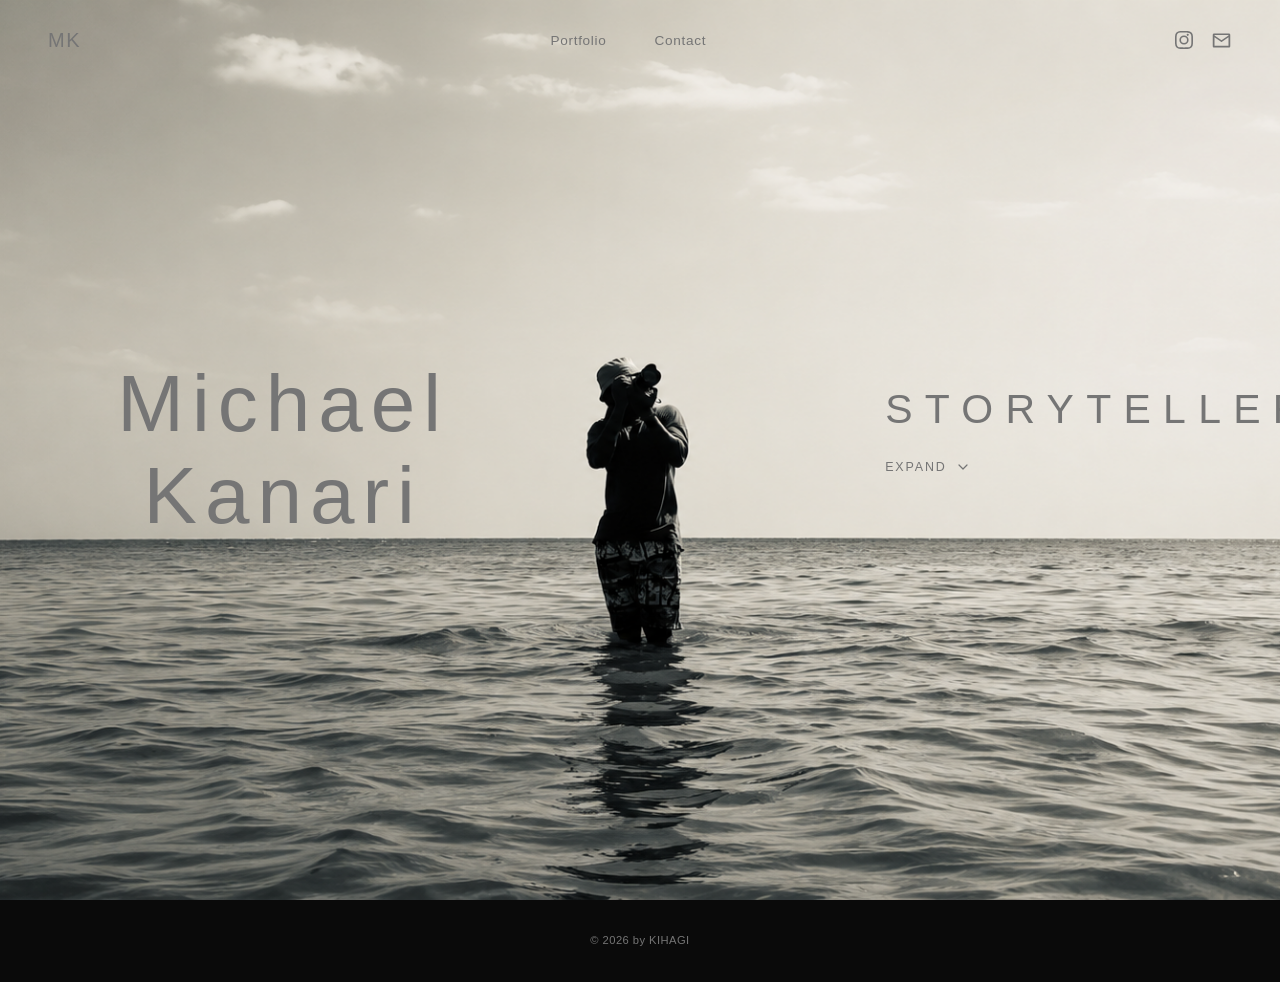
==== commit 639df460: "day five edits 14" ====
--- a/index.html
+++ b/index.html
@@ -1,5 +1,5 @@
 <!DOCTYPE html>
-<html lang="en" class="no-scroll-html">
+<html lang="en">
 <head>
   <meta charset="UTF-8" />
   <meta name="viewport" content="width=device-width, initial-scale=1.0" />
@@ -7,15 +7,13 @@
   <title>Michael Kanari | Photography &amp; Film</title>
   <link rel="stylesheet" href="style.css" />
 </head>
-<body class="no-scroll">
+<body>
 
-  <!-- ── Navigation ─────────────────────────── -->
   <nav class="nav">
     <div class="nav-inner">
       <a href="index.html" class="nav-logo">MK</a>
       <ul class="nav-links">
         <li><a href="portfolio.html">Portfolio</a></li>
-        <li><a href="about.html">About</a></li>
         <li><a href="contact.html">Contact</a></li>
       </ul>
       <div class="nav-socials">
@@ -32,24 +30,53 @@
     </div>
   </nav>
 
-  <!-- ── Hero ───────────────────────────────── -->
-  <section class="hero">
-    <div class="hero-media">
-      <img src="home.png" alt="Michael Kanari at work" />
-      <div class="hero-dim"></div>
+  <section class="page-section about-page" id="home">
+    <div class="about-overlay"></div>
+
+    <h1 class="about-hero-name">Michael<br>Kanari</h1>
+
+    <div class="about-bg-content">
+      <div class="about-text">
+        <h2 class="about-headline">Storyteller</h2>
+
+        <button class="about-toggle" id="aboutToggle" aria-expanded="false" aria-controls="aboutDetails">
+          <span class="about-toggle-label">Expand</span>
+          <svg class="about-toggle-icon" viewBox="0 0 24 24" fill="none" stroke="currentColor" stroke-width="1.8" stroke-linecap="round" stroke-linejoin="round">
+            <polyline points="6 9 12 15 18 9"></polyline>
+          </svg>
+        </button>
+
+        <div class="about-details" id="aboutDetails">
+          <div class="about-details-inner">
+            <p class="about-bio">Michael Kanari is a Nairobi-based photographer and filmmaker drawn to quiet, honest moments — the kind that reveal more about a person than words ever could. His work spans portraiture, documentary film, and live event coverage across East Africa and beyond.</p>
+
+            <div class="about-block">
+              <p class="about-subheading">Approach</p>
+              <p class="about-block-text">Every shoot starts with a conversation, not a camera. Taking time to understand a subject before ever raising the lens means the final work feels honest rather than staged.</p>
+            </div>
+
+            <div class="about-block">
+              <p class="about-subheading-2">Selected Clients</p>
+              <p class="about-clients">
+                Legacy College<br>
+                DeHeus<br>
+                Safaricom<br>
+                Airtel<br>
+                Infinix<br>
+                Dura Coat<br>
+                LG<br>
+                Bata
+              </p>
+            </div>
+          </div>
+        </div>
+      </div>
     </div>
+  </section>
 
-    <div class="hero-content">
-      <h1 class="hero-name">Michael<br>Kanari</h1>
-      <ul class="hero-tags">
-        <li>Storyteller</li>
-        <li>Photographer</li>
-        <li>Cinematographer</li>
-      </ul>
-    </div>
-
-    <p class="hero-footer-mini">© 2026 by KIHAGI</p>
-  </section>
+  <footer class="site-footer">
+    <p>© 2026 by KIHAGI</p>
+  </footer>
 
   <script src="main.js"></script>
 </body>
--- a/style.css
+++ b/style.css
@@ -146,7 +146,7 @@
 }
 .hero-name {
   font-family: var(--font-serif);
-  font-weight: 370;
+  font-weight: 270;
   font-size: clamp(2.6rem, 6.8vw, 5.2rem);
   line-height: 1.12;
   letter-spacing: 0.12em;
@@ -227,7 +227,7 @@
   align-items: center;
   justify-content: center;
   overflow: hidden;
-  background-image: url('MK6.png');
+  background-image: url('MK0.JPG');
   background-size: cover;
   background-position: center 22%;
 }
@@ -325,7 +325,7 @@
   font-weight: 300;
   font-size: clamp(.8rem, 1vw, 2.4rem);
   color: var(--white);
-  margin: 1.5rem 4rem 2rem;
+  margin: calc(var(--nav-height) + 1.5rem) 4rem 2rem;
   text-align: center;
   text-transform: uppercase;
   letter-spacing: 0.78em;
@@ -345,56 +345,61 @@
   break-inside: avoid;
 }
 
-/* ── Video Grid (Films) ────────────────────── */
-.video-grid {
-  display: flex;
-  gap: 5.5rem;
-  margin: 0 4rem;
-  align-items: flex-start;
-}
-.video-col {
-  display: flex;
-  flex-direction: column;
-  flex: 1;
-  min-width: 0;
-}
-.video-col video {
+/* ── Films: Feature + BTS Grid ─────────────── */
+.film-feature {
+  max-width: 900px;
+  margin: 3rem auto 5rem;
+  padding: 0 4rem;
+  box-sizing: border-box;
+}
+
+.film-feature-video {
   width: 100%;
   aspect-ratio: 16 / 9;
   object-fit: cover;
   display: block;
-  margin-bottom: 5.5rem;
-  border-radius: 25px;
+  border-radius: 12px;
+  border: 1px solid rgba(255,255,255,0.15);
   background: var(--black);
 }
 
-.video-col video:last-child {
-  margin-bottom: 0;
-}
-
-.gallery-item {
+.gallery-subheading {
+  font-family: var(--font-sans);
+  font-weight: 300;
+  font-size: clamp(.7rem, 0.9vw, 1.6rem);
+  color: var(--white);
+  margin: 0 4rem 2rem;
+  text-align: center;
+  text-transform: uppercase;
+  letter-spacing: 0.6em;
+}
+
+.bts-grid {
+  display: grid;
+  grid-template-columns: repeat(2, 1fr);
+  gap: 3rem 5.5rem;
+  margin: 0 4rem;
+}
+
+.bts-video {
+  width: 100%;
+  aspect-ratio: 16 / 9;
+  object-fit: cover;
   display: block;
-  width: 100%;
-  padding: 0;
-  margin: 0 0 5.5rem;
-  border: none;
-  background: none;
-  border-radius: 25px;
-  overflow: hidden;
-  cursor: pointer;
-  break-inside: avoid;
-}
-
-.gallery-item img {
-  width: 100%;
-  display: block;
-  filter: brightness(0.9);
-  transition: transform 0.7s cubic-bezier(0.4,0,0.2,1), filter 0.4s ease;
-}
-
-.gallery-item:hover img {
-  transform: scale(1.05);
-  filter: brightness(0.7);
+  border: 1px solid rgba(255,255,255,0.15);
+  background: var(--black);
+  border-radius: 10%;
+}
+
+.video-caption {
+  font-family: var(--font-sans);
+  font-weight: 300;
+  font-size: clamp(.55rem, 0.7vw, 0.85rem);
+  color: var(--grey-500);
+  text-align: center;
+  text-transform: uppercase;
+  letter-spacing: 0.35em;
+  margin-top: 1.1rem;
 }
 
 /* ── Next Project Button ───────────────────── */
@@ -439,6 +444,21 @@
   justify-content: center;
   z-index: 2000;
   padding: 2rem;
+}
+
+.lightbox-content {
+  display: flex;
+  align-items: center;
+  justify-content: center;
+  width: 90vw;
+  height: 90vh;
+}
+
+.lightbox-media {
+  width: 100%;
+  height: 100%;
+  object-fit: contain;
+  border-radius: 4px;
 }
 
 .lightbox.active {
@@ -492,30 +512,36 @@
   color: var(--text-grey);
 }
 
-/* ── About Page ────────────────────────────── */
+/* ── Home Page (new design) ─────────────────── */
 .about-page {
   position: relative;
   min-height: 100vh;
-  background-image: url('MK1.png');
+  background-image: url('home.png');
   background-size: cover;
-  background-position: left center;
+  background-position: center center;
   display: flex;
   align-items: center;
   padding-top: var(--nav-height);
   box-sizing: border-box;
 }
 
-.about-overlay {
+
+.about-hero-name {
   position: absolute;
-  inset: 0;
-  background: linear-gradient(
-    to right,
-    rgba(0,0,0,0.05) 0%,
-    rgba(0,0,0,0.1) 38%,
-    rgba(0,0,0,0.45) 55%,
-    rgba(0,0,0,0.35) 100%
-  );
-  pointer-events: none;
+  left: 19%;
+  top: 50%;
+  transform: translate(-50%, -50%);
+  z-index: 1;
+  font-family: var(--font-serif);
+  font-weight: 270;
+  font-size: clamp(5rem, 4.2vw, 4rem);
+  line-height: 1.15;
+  letter-spacing: 0.1em;
+  color: var(--text-grey);
+  text-align: center;
+  opacity: 0;
+  animation: blurIn 2.0s cubic-bezier(0.4,0,0.2,1) 0.3s forwards;
+  margin-left: 2.5rem;
 }
 
 .about-bg-content {
@@ -526,7 +552,48 @@
   justify-content: flex-end;
   padding: 4rem;
   box-sizing: border-box;
-  margin-bottom: 20rem;
+  margin-left: 25rem;
+  margin-bottom: 6rem;
+}
+
+.about-toggle {
+  display: flex;
+  align-items: center;
+  gap: 0.5rem;
+  align-self: flex-start;
+  color: var(--text-grey);
+  font-size: 0.78rem;
+  font-weight: 400;
+  letter-spacing: 0.15em;
+  text-transform: uppercase;
+  transition: color var(--transition);
+  animation: blurIn 2.0s cubic-bezier(0.4,0,0.2,1) 0.3s forwards;
+}
+.about-toggle:hover {
+  color: var(--white);
+}
+.about-toggle-icon {
+  width: 16px;
+  height: 16px;
+  transition: transform 0.35s ease;
+}
+.about-toggle[aria-expanded="true"] .about-toggle-icon {
+  transform: rotate(180deg);
+}
+
+.about-details {
+  display: grid;
+  grid-template-rows: 0fr;
+  transition: grid-template-rows 0.5s ease;
+}
+.about-details.open {
+  grid-template-rows: 1fr;
+}
+.about-details-inner {
+  overflow: hidden;
+  display: flex;
+  flex-direction: column;
+  gap: 1.5rem;
 }
 
 .about-text {
@@ -546,16 +613,19 @@
 
 .about-headline {
   font-family: var(--font-serif);
-  font-weight: 300;
-  font-size: clamp(1.9rem, 3.2vw, 2.8rem);
+  text-transform: uppercase;
+  font-weight: 200;
+  font-size: clamp(1.5rem, 3.2vw, 2.8rem);
+  animation: blurIn 2.0s cubic-bezier(0.4,0,0.2,1) 0.3s forwards;
   line-height: 1.2;
-  color: var(--white);
+  color: var(--text-grey);
+  letter-spacing: 0.3em
 }
 
 .about-bio {
   font-size: 0.9rem;
   line-height: 1.7;
-  color: var(--grey-300);
+  color: var(--text-grey);
   max-width: 520px;
 }
 
@@ -569,27 +639,27 @@
   font-size: 0.9rem;
   font-weight: 200;
   letter-spacing: 0.04em;
-  color: var(--white);
+  color: var(--text-grey);
 }
 
 .about-subheading-2{
   font-size: 0.9rem;
   font-weight: 200;
   letter-spacing: 0.04em;
-  color: var(--white);
+  color: var(--text-grey);
   text-align: left;
 }
 
 .about-block-text {
   font-size: 0.87rem;
   line-height: 1.65;
-  color: var(--grey-300);
+  color: var(--text-grey);
 }
 
 .about-clients {
   font-size: 0.87rem;
   letter-spacing: 0.02em;
-  color: var(--grey-300);
+  color: var(--white);
   text-decoration: none;
   letter-spacing: 0.38em;
   text-align: left;
@@ -749,10 +819,26 @@
     min-height: auto;
     overflow-y: auto;
   }
+
+  .film-feature {
+    padding: 0 1.5rem;
+    margin: 1.5rem auto 3rem;
+  }
+  .gallery-subheading {
+    margin: 0 1.5rem 1.5rem;
+  }
+  .bts-grid {
+    grid-template-columns: 1fr;
+    gap: 1.5rem;
+    margin: 0 1.5rem;
+  }
   .about-page {
     background-position: center top;
     align-items: flex-end;
     padding-bottom: 3rem;
+  }
+  .about-hero-name {
+    display: none;
   }
   .about-bg-content {
     padding: 2rem 1.5rem;
@@ -787,4 +873,4 @@
     height: 38vh;
     min-height: 260px;
   }
-}+ }
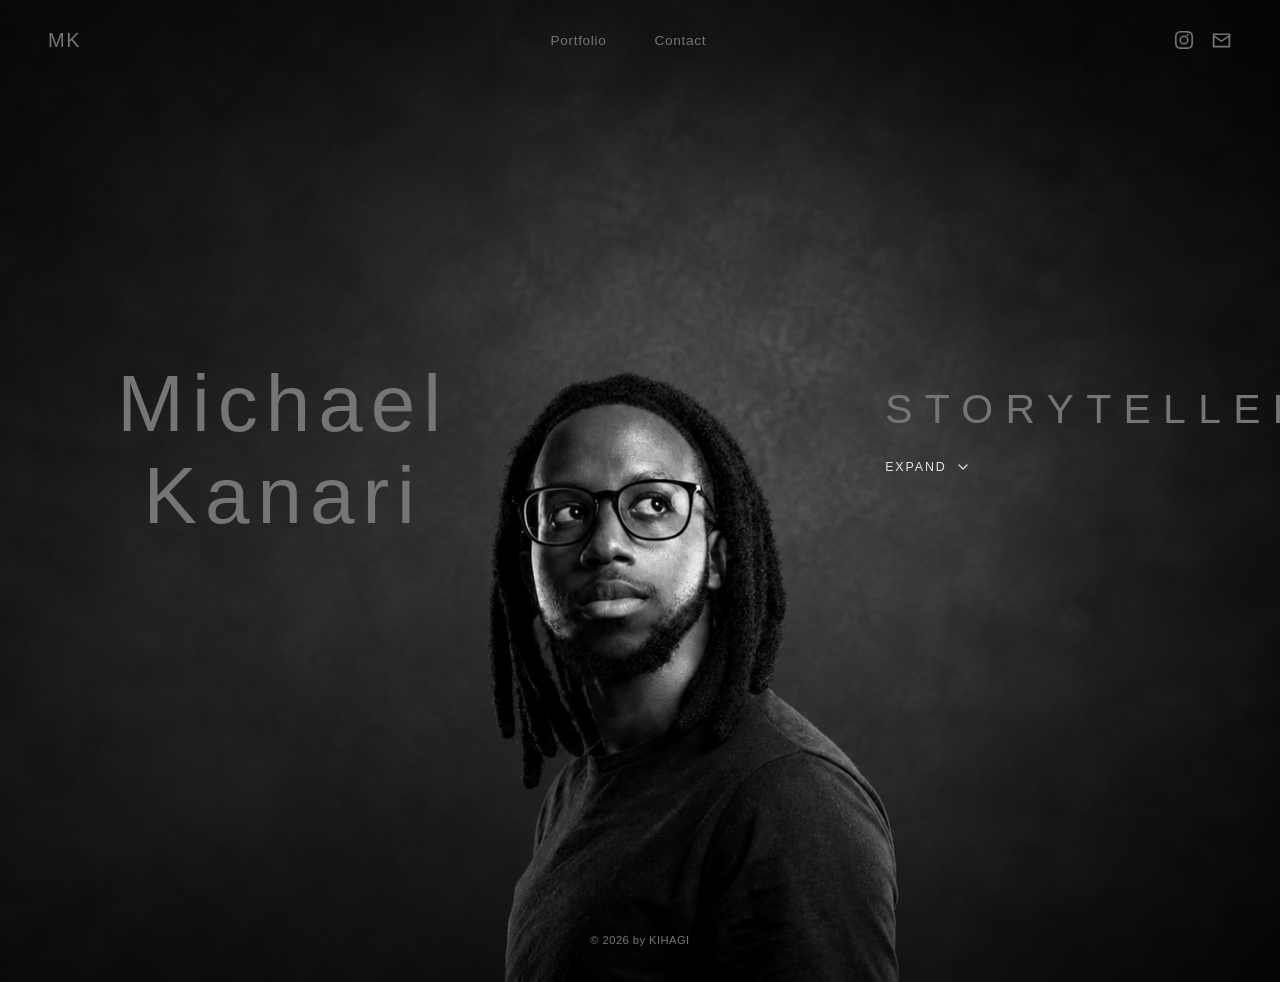
==== commit 25311b54: "day five edits 15" ====
--- a/index.html
+++ b/index.html
@@ -30,53 +30,53 @@
     </div>
   </nav>
 
-  <section class="page-section about-page" id="home">
-    <div class="about-overlay"></div>
+  <div class="about-page-wrap">
+    <section class="page-section about-page" id="home">
+      <h1 class="about-hero-name">Michael<br>Kanari</h1>
 
-    <h1 class="about-hero-name">Michael<br>Kanari</h1>
+      <div class="about-bg-content">
+        <div class="about-text">
+          <h2 class="about-headline">Storyteller</h2>
 
-    <div class="about-bg-content">
-      <div class="about-text">
-        <h2 class="about-headline">Storyteller</h2>
+          <button class="about-toggle" id="aboutToggle" aria-expanded="false" aria-controls="aboutDetails">
+            <span class="about-toggle-label">Expand</span>
+            <svg class="about-toggle-icon" viewBox="0 0 24 24" fill="none" stroke="currentColor" stroke-width="1.8" stroke-linecap="round" stroke-linejoin="round">
+              <polyline points="6 9 12 15 18 9"></polyline>
+            </svg>
+          </button>
 
-        <button class="about-toggle" id="aboutToggle" aria-expanded="false" aria-controls="aboutDetails">
-          <span class="about-toggle-label">Expand</span>
-          <svg class="about-toggle-icon" viewBox="0 0 24 24" fill="none" stroke="currentColor" stroke-width="1.8" stroke-linecap="round" stroke-linejoin="round">
-            <polyline points="6 9 12 15 18 9"></polyline>
-          </svg>
-        </button>
+          <div class="about-details" id="aboutDetails">
+            <div class="about-details-inner">
+              <p class="about-bio">Michael Kanari is a Nairobi-based photographer and filmmaker drawn to quiet, honest moments — the kind that reveal more about a person than words ever could. His work spans portraiture, documentary film, and commercials across East Africa and beyond.</p>
 
-        <div class="about-details" id="aboutDetails">
-          <div class="about-details-inner">
-            <p class="about-bio">Michael Kanari is a Nairobi-based photographer and filmmaker drawn to quiet, honest moments — the kind that reveal more about a person than words ever could. His work spans portraiture, documentary film, and live event coverage across East Africa and beyond.</p>
+              <div class="about-block">
+                <p class="about-subheading">Approach</p>
+                <p class="about-block-text">Every shoot starts with a conversation, not a camera. Taking time to understand a subject before ever raising the lens means the final work feels honest rather than staged.</p>
+              </div>
 
-            <div class="about-block">
-              <p class="about-subheading">Approach</p>
-              <p class="about-block-text">Every shoot starts with a conversation, not a camera. Taking time to understand a subject before ever raising the lens means the final work feels honest rather than staged.</p>
-            </div>
-
-            <div class="about-block">
-              <p class="about-subheading-2">Selected Clients</p>
-              <p class="about-clients">
-                Legacy College<br>
-                DeHeus<br>
-                Safaricom<br>
-                Airtel<br>
-                Infinix<br>
-                Dura Coat<br>
-                LG<br>
-                Bata
-              </p>
+              <div class="about-block">
+                <p class="about-subheading-2">Selected Clients</p>
+                <p class="about-clients">
+                  Mara Region Community<br>
+                  DeHeus<br>
+                  Safaricom<br>
+                  Airtel<br>
+                  Infinix<br>
+                  Dura Coat<br>
+                  LG<br>
+                  Bata
+                </p>
+              </div>
             </div>
           </div>
         </div>
       </div>
-    </div>
-  </section>
+    </section>
 
-  <footer class="site-footer">
-    <p>© 2026 by KIHAGI</p>
-  </footer>
+    <footer class="site-footer">
+      <p>© 2026 by KIHAGI</p>
+    </footer>
+  </div>
 
   <script src="main.js"></script>
 </body>
--- a/style.css
+++ b/style.css
@@ -220,23 +220,18 @@
   box-sizing: border-box;
 }
 /* ── Portfolio ──────────────────────────── */
-.portfolio-section {
-  position: relative;
-  min-height: 100vh;
-  display: flex;
-  align-items: center;
-  justify-content: center;
-  overflow: hidden;
-  background-image: url('MK0.JPG');
+.portfolio-page-wrap {
+  position: relative;
+  background-image: url('MK6.png');
   background-size: cover;
   background-position: center 22%;
 }
 
-.portfolio-section::before {
-  content: '';
+.portfolio-overlay {
   position: absolute;
   inset: 0;
   z-index: 0;
+  pointer-events: none;
   background: linear-gradient(
     to bottom,
     rgba(0,0,0,0.25) 0%,
@@ -244,7 +239,14 @@
     rgba(0,0,0,0.08) 70%,
     rgba(0,0,0,0.4) 100%
   );
-  pointer-events: none;
+}
+
+.portfolio-section {
+  position: relative;
+  min-height: 100vh;
+  display: flex;
+  align-items: center;
+  justify-content: center;
 }
 
 .portfolio-grid {
@@ -368,7 +370,7 @@
   font-weight: 300;
   font-size: clamp(.7rem, 0.9vw, 1.6rem);
   color: var(--white);
-  margin: 0 4rem 2rem;
+  margin: 5rem 4rem 2rem;
   text-align: center;
   text-transform: uppercase;
   letter-spacing: 0.6em;
@@ -513,17 +515,22 @@
 }
 
 /* ── Home Page (new design) ─────────────────── */
-.about-page {
-  position: relative;
-  min-height: 100vh;
-  background-image: url('home.png');
+.about-page-wrap {
+  position: relative;
+  background-image: url('MK0.JPG');
   background-size: cover;
   background-position: center center;
+}
+
+.about-page {
+  position: relative;
+  min-height: 100vh;
   display: flex;
   align-items: center;
   padding-top: var(--nav-height);
   box-sizing: border-box;
 }
+
 
 
 .about-hero-name {
@@ -561,7 +568,7 @@
   align-items: center;
   gap: 0.5rem;
   align-self: flex-start;
-  color: var(--text-grey);
+  color: var(--grey-300);
   font-size: 0.78rem;
   font-weight: 400;
   letter-spacing: 0.15em;
@@ -614,7 +621,7 @@
 .about-headline {
   font-family: var(--font-serif);
   text-transform: uppercase;
-  font-weight: 200;
+  font-weight: 300;
   font-size: clamp(1.5rem, 3.2vw, 2.8rem);
   animation: blurIn 2.0s cubic-bezier(0.4,0,0.2,1) 0.3s forwards;
   line-height: 1.2;
@@ -625,7 +632,7 @@
 .about-bio {
   font-size: 0.9rem;
   line-height: 1.7;
-  color: var(--text-grey);
+  color: var(--grey-300);
   max-width: 520px;
 }
 
@@ -639,27 +646,27 @@
   font-size: 0.9rem;
   font-weight: 200;
   letter-spacing: 0.04em;
-  color: var(--text-grey);
+  color: var(--white);
 }
 
 .about-subheading-2{
   font-size: 0.9rem;
   font-weight: 200;
   letter-spacing: 0.04em;
-  color: var(--text-grey);
+  color: var(--white);
   text-align: left;
 }
 
 .about-block-text {
   font-size: 0.87rem;
   line-height: 1.65;
-  color: var(--text-grey);
+  color: var(--grey-300);
 }
 
 .about-clients {
   font-size: 0.87rem;
   letter-spacing: 0.02em;
-  color: var(--white);
+  color: var(--grey-300);
   text-decoration: none;
   letter-spacing: 0.38em;
   text-align: left;
@@ -832,8 +839,10 @@
     gap: 1.5rem;
     margin: 0 1.5rem;
   }
+  .about-page-wrap {
+    background-position: center top;
+  }
   .about-page {
-    background-position: center top;
     align-items: flex-end;
     padding-bottom: 3rem;
   }
@@ -860,7 +869,7 @@
     width: 56px;
     height: 56px;
   }
-  .portfolio-section {
+  .portfolio-page-wrap {
     background-position: center 15%;
   }
   .portfolio-grid {
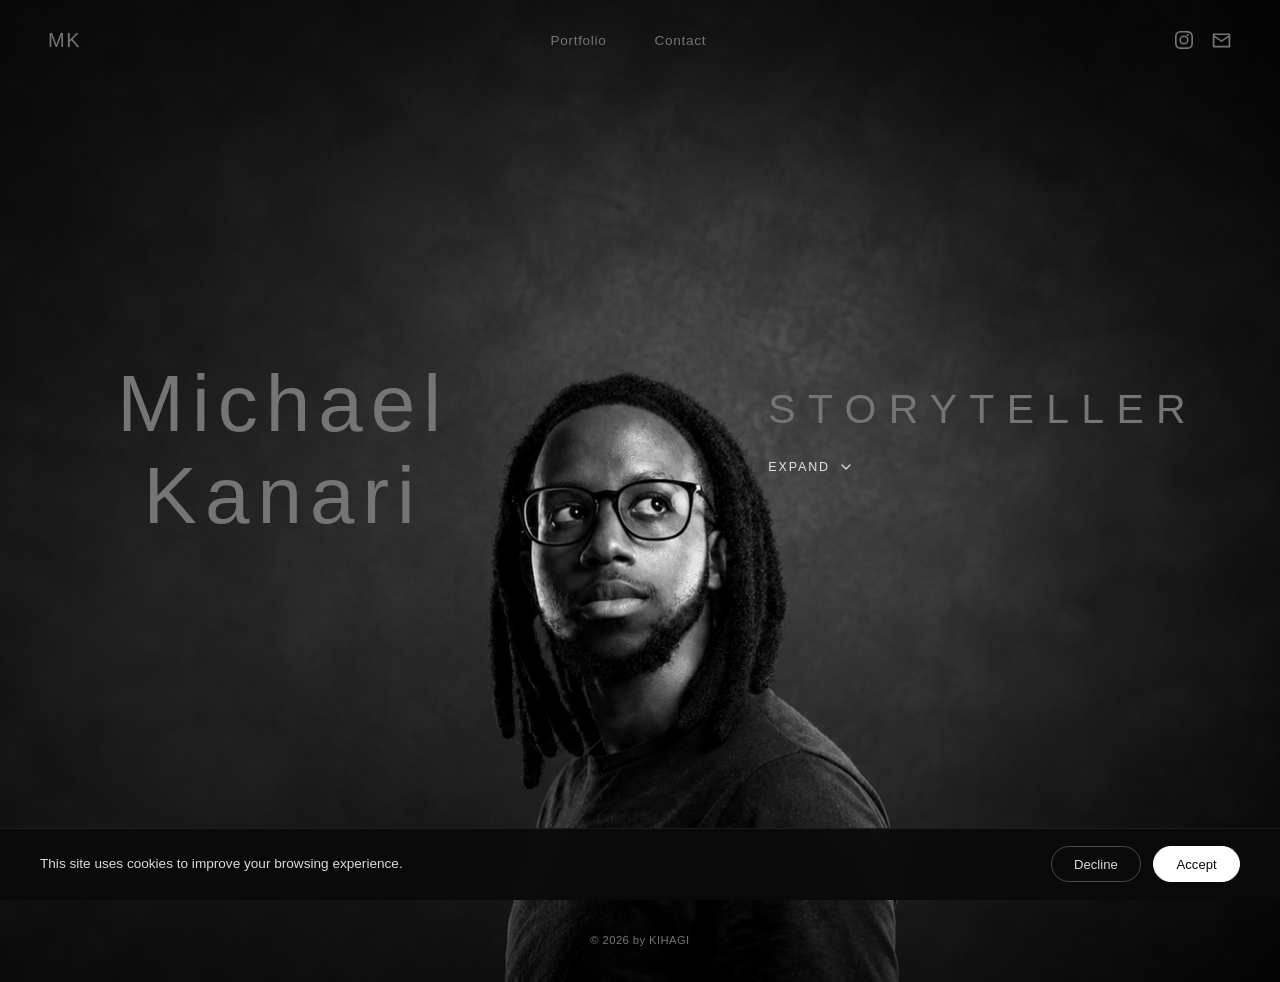
==== commit 1d2ebe3d: "day five edits 26" ====
--- a/index.html
+++ b/index.html
@@ -51,7 +51,7 @@
 
               <div class="about-block">
                 <p class="about-subheading">Approach</p>
-                <p class="about-block-text">Every shoot starts with a conversation, not a camera. Taking time to understand a subject before ever raising the lens means the final work feels honest rather than staged.</p>
+                <p class="about-block-text">Every shoot starts with a conversation. Taking time to understand a subject before ever raising the lens. This resulting in the final work being honest rather than staged.</p>
               </div>
 
               <div class="about-block">
--- a/style.css
+++ b/style.css
@@ -212,13 +212,6 @@
   animation: blurIn 2.0s cubic-bezier(0.4,0,0.2,1) 2.00s forwards;
 }
 
-.page-section {
-  position: relative;
-  z-index: 1;
-  flex: 1;
-  padding-top: var(--nav-height);
-  box-sizing: border-box;
-}
 /* ── Portfolio ──────────────────────────── */
 .portfolio-page-wrap {
   position: relative;
@@ -273,23 +266,12 @@
   background: transparent;
   border: 1px solid rgba(255,255,255,0.22);
   box-shadow: 0 25px 70px rgba(0,0,0,0.35);
-  transition: transform 0.5s cubic-bezier(0.4,0,0.2,1), border-color 0.5s ease, box-shadow 0.5s ease;
-}
-.portfolio-card:hover {
-  transform: translateY(-8px);
-  border-color: rgba(255,255,255,0.05);
-  box-shadow: 0 25px 70px rgba(0,0,0,0.55);
 }
 .portfolio-card img {
   width: 100%;
   height: 100%;
   object-fit: cover;
-  opacity: 0;
-  transition: opacity 0.3s ease, transform 0.7s cubic-bezier(0.4,0,0.2,1), filter 0.4s ease;
-}
-.portfolio-card:hover img {
   opacity: 1;
-  transform: scale(1.05);
   filter: brightness(0.65);
 }
 .portfolio-card::after {
@@ -298,10 +280,6 @@
   inset: 0;
   background: linear-gradient(to top, rgba(0,0,0,0.35), transparent 55%);
   pointer-events: none;
-  opacity: 0;
-  transition: opacity 0.9s ease;
-}
-.portfolio-card:hover::after {
   opacity: 1;
 }
 .portfolio-card-label {
@@ -317,6 +295,35 @@
   letter-spacing: 0.78em;
 }
 
+/* ── Portfolio card hover-reveal (mouse/trackpad only) ── */
+@media (hover: hover) and (pointer: fine) {
+  .portfolio-card {
+    transition: transform 0.5s cubic-bezier(0.4,0,0.2,1), border-color 0.5s ease, box-shadow 0.5s ease;
+  }
+  .portfolio-card:hover {
+    transform: translateY(-8px);
+    border-color: rgba(255,255,255,0.05);
+    box-shadow: 0 25px 70px rgba(0,0,0,0.55);
+  }
+  .portfolio-card img {
+    opacity: 0;
+    filter: none;
+    transition: opacity 0.3s ease, transform 0.7s cubic-bezier(0.4,0,0.2,1), filter 0.4s ease;
+  }
+  .portfolio-card:hover img {
+    opacity: 1;
+    transform: scale(1.05);
+    filter: brightness(0.65);
+  }
+  .portfolio-card::after {
+    opacity: 0;
+    transition: opacity 0.9s ease;
+  }
+  .portfolio-card:hover::after {
+    opacity: 1;
+  }
+}
+
 /* ── Gallery / Category Pages ──────────────── */
 .gallery-page {
   padding-bottom: 3rem;
@@ -693,7 +700,8 @@
   font-weight: 300;
   font-size: clamp(2rem, 4.2vw, 3.4rem);
   line-height: 1.25;
-  color: var(--white);
+  color: var(--grey-300);
+  margin-top: 7rem;
 }
 
 .contact-icons {
@@ -708,7 +716,7 @@
   justify-content: center;
   width: 64px;
   height: 64px;
-  border: 1px solid rgba(255,255,255,0.15);
+  border: 1px solid rgba(255, 255, 255, 0.488);
   border-radius: 50%;
   color: var(--text-grey);
   transition: color var(--transition), border-color var(--transition), transform var(--transition);
@@ -741,18 +749,32 @@
   z-index: 1;
 }
 
-contact-description {
+/* ── Contact page: dark nav text for light background ── */
+.contact-bg .nav-logo,
+.contact-bg .nav-links a,
+.contact-bg .nav-socials a {
+  color: var(--grey-300);
+}
+.contact-bg .nav-links a:hover,
+.contact-bg .nav-socials a:hover {
+  color: var(--white);
+}
+.contact-bg .nav-links a.active {
+  color: var(--white);
+  border-bottom-color: var(--white);
+}
+
+.contact-description {
   font-size: 0.95rem;
-  color: var(--text-grey);
+  color: var(--grey-300);
   margin-top: 1rem;
-  letter-spacing: 0.22em;
 }
 
 .contact-page::before {
   content: '';
   position: absolute;
   inset: -100px;
-  background-image: url('MK5.png');
+  background-image: url('home.png');
   background-size: cover;
   background-position: center;
   filter: blur(08px) brightness(0.5);
@@ -763,6 +785,12 @@
   z-index: 1;
 }
 
+@media (min-width: 901px) and (max-width: 1300px) {
+  .about-bg-content {
+    margin-left: 8rem;
+    padding: 2.5rem;
+  }
+}
 
 /* ── Mobile ─────────────────────────────────── */
 @media (max-width: 900px) {
@@ -821,12 +849,6 @@
     margin: 0 1.5rem;
   }
 
-  .page-section.about-page {
-    flex: none;
-    min-height: auto;
-    overflow-y: auto;
-  }
-
   .film-feature {
     padding: 0 1.5rem;
     margin: 1.5rem auto 3rem;
@@ -852,6 +874,8 @@
   .about-bg-content {
     padding: 2rem 1.5rem;
     justify-content: flex-start;
+    margin-left: 0;
+    margin-bottom: 0;
   }
   .about-text {
     width: 100%;
@@ -882,4 +906,87 @@
     height: 38vh;
     min-height: 260px;
   }
- }+ }
+
+/* ── Cookie Banner ──────────────────────────── */
+.cookie-banner {
+  position: fixed;
+  left: 0;
+  right: 0;
+  bottom: 0;
+  z-index: 3000;
+  display: flex;
+  align-items: center;
+  justify-content: space-between;
+  gap: 2rem;
+  padding: 1.1rem 2.5rem;
+  background: rgba(10,10,10,0.94);
+  backdrop-filter: blur(10px);
+  -webkit-backdrop-filter: blur(10px);
+  border-top: 1px solid rgba(255,255,255,0.08);
+  transform: translateY(100%);
+  opacity: 0;
+  transition: transform 0.5s cubic-bezier(0.4,0,0.2,1), opacity 0.5s cubic-bezier(0.4,0,0.2,1);
+}
+.cookie-banner.show {
+  transform: translateY(0);
+  opacity: 1;
+}
+.cookie-banner p {
+  font-size: 0.85rem;
+  line-height: 1.5;
+  color: var(--grey-300);
+  margin: 0;
+}
+.cookie-banner a {
+  color: var(--white);
+  text-decoration: underline;
+  text-underline-offset: 2px;
+}
+.cookie-actions {
+  display: flex;
+  align-items: center;
+  gap: 0.75rem;
+  flex-shrink: 0;
+}
+.cookie-btn {
+  padding: 0.6rem 1.4rem;
+  font-size: 0.82rem;
+  font-weight: 400;
+  border-radius: 999px;
+  white-space: nowrap;
+  transition: color var(--transition), background var(--transition), border-color var(--transition);
+}
+.cookie-btn-accept {
+  color: var(--black);
+  background: var(--white);
+  border: 1px solid var(--white);
+}
+.cookie-btn-accept:hover {
+  background: var(--grey-300);
+}
+.cookie-btn-decline {
+  color: var(--grey-300);
+  background: transparent;
+  border: 1px solid rgba(255,255,255,0.25);
+}
+.cookie-btn-decline:hover {
+  color: var(--white);
+  border-color: rgba(255,255,255,0.5);
+}
+
+@media (max-width: 700px) {
+  .cookie-banner {
+    flex-direction: column;
+    align-items: flex-start;
+    gap: 1rem;
+    padding: 1.25rem 1.5rem;
+  }
+  .cookie-actions {
+    width: 100%;
+  }
+  .cookie-btn {
+    flex: 1;
+    text-align: center;
+  }
+}
